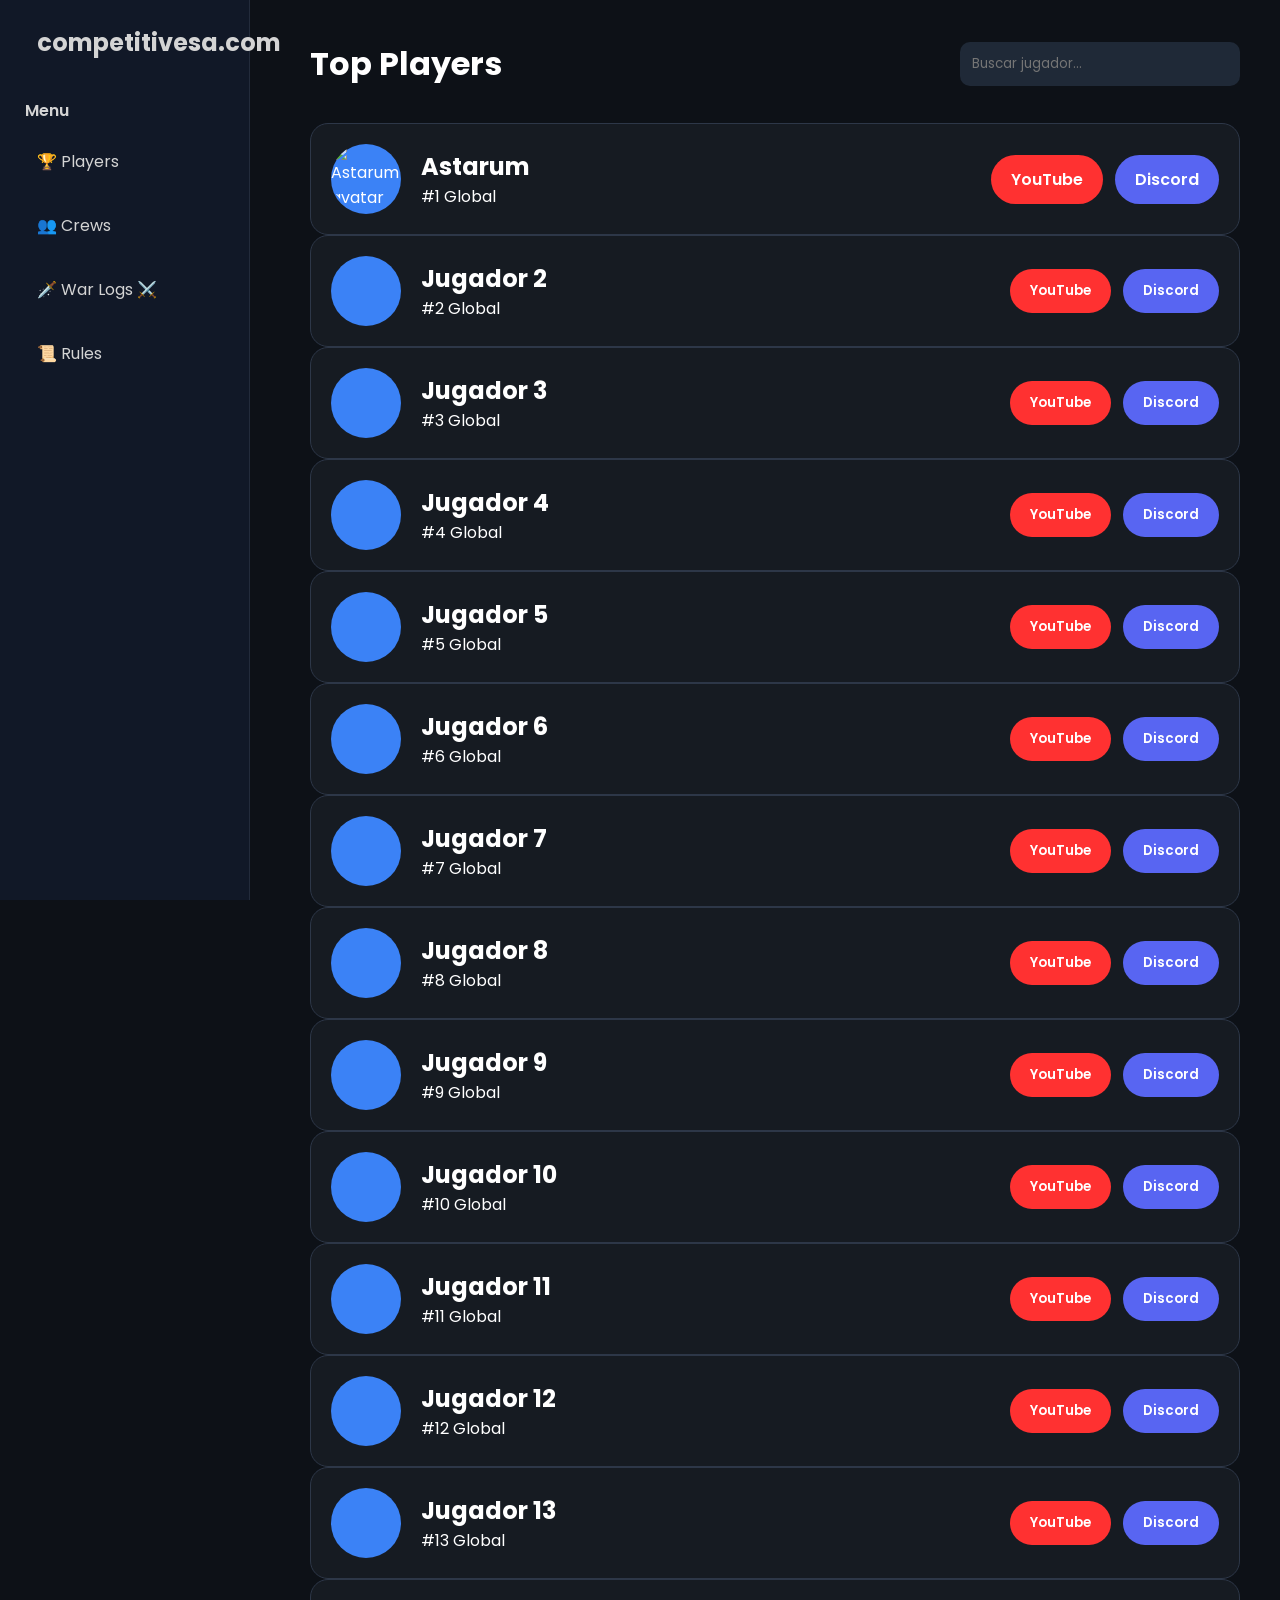
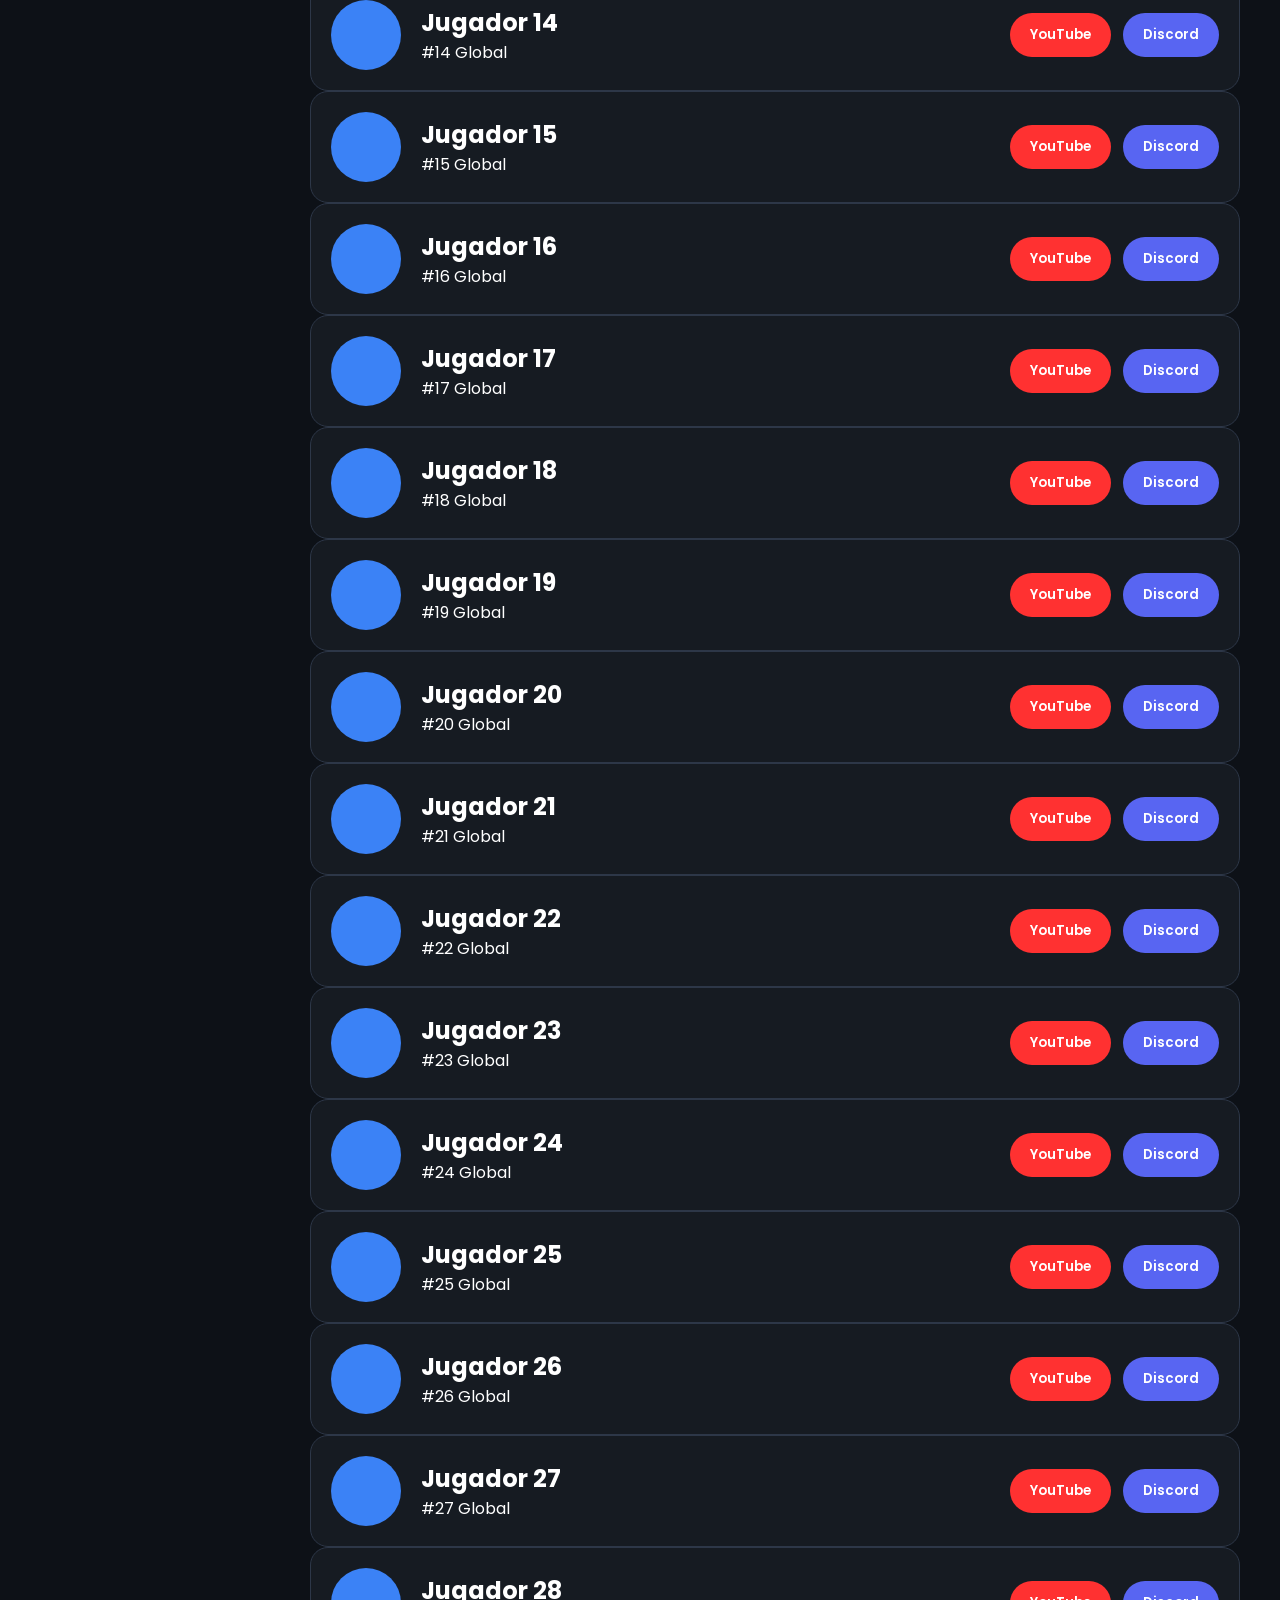
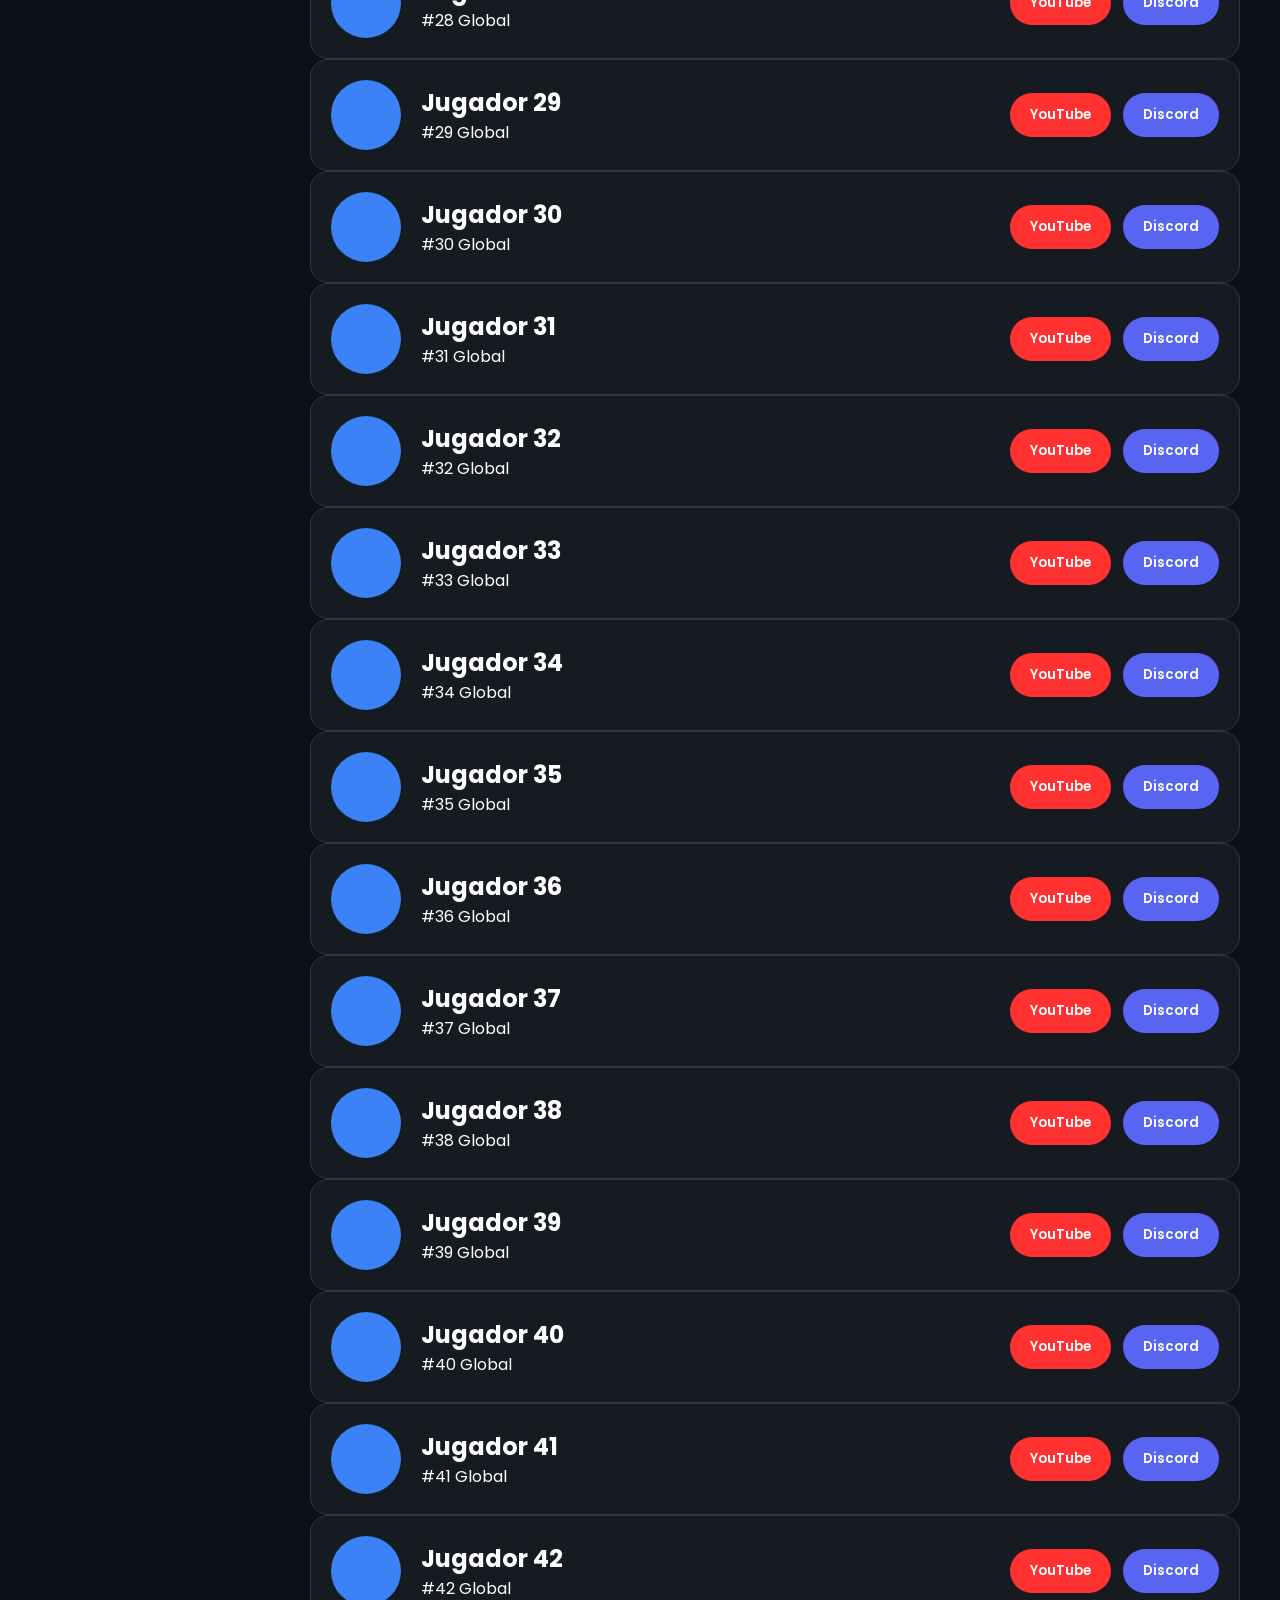
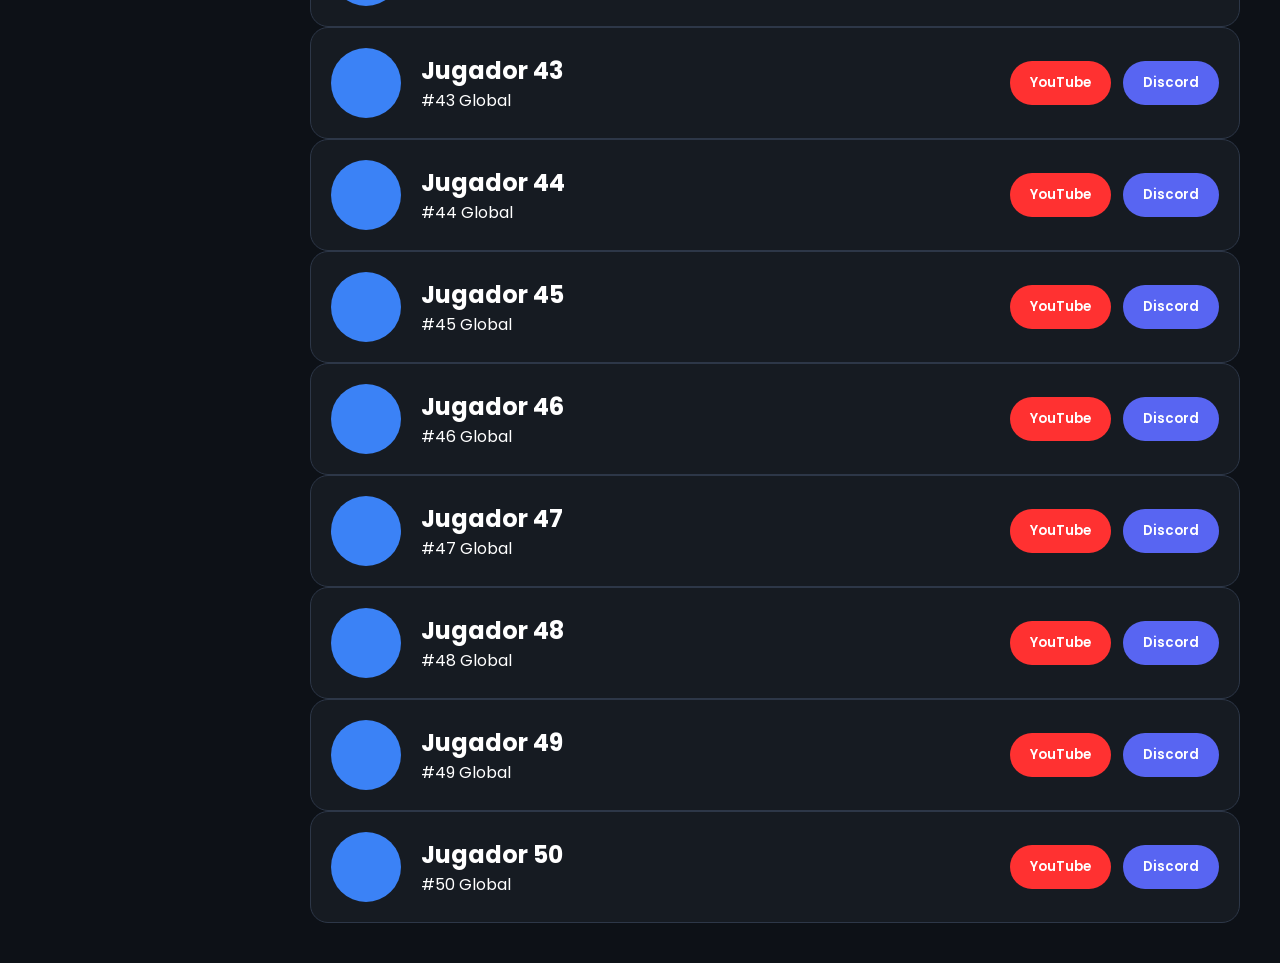
==== mipagina/docs/index.html @ 0da26498 "Add files via upload" ====
<!DOCTYPE html>
<html lang="es">
<head>
    <meta charset="UTF-8">
    <meta name="viewport" content="width=device-width, initial-scale=1.0">
    <title>CompetitiveSA | Leaderboard</title>
    <meta name="description" content="CompetitiveSA - competitive players and crews leaderboard">

    <style>
*{
    margin:0;
    padding:0;
    box-sizing:border-box;
    font-family:'Poppins',sans-serif;
}

body{
    background:#0d1117;
    color:white;
    display:flex;
}

.sidebar{
    width:250px;
    height:100vh;
    background:#111827;
    border-right:1px solid #232b3b;
    padding:25px;
    position:fixed;
}

.sidebar h2{
    color:#4f8cff;
    margin-bottom:30px;
}

.menu-toggle{
    display:block;
    width:100%;
    text-align:left;
    background:transparent;
    border:none;
    color:#d4d4d4;
    padding:8px 0 14px 0;
    font-size:16px;
    cursor:pointer;
}

/* Collapsed sidebar: keep icons, hide labels and reduce width */
.sidebar.collapsed{
    width:80px;
}

.sidebar.collapsed h2{
    display:none;
}

.sidebar.collapsed nav a{
    text-align:center;
    padding:10px 6px;
}

.sidebar.collapsed nav a .label{
    display:none;
}

.sidebar nav{
    display:flex;
    flex-direction:column;
    gap:15px;
}

.sidebar a{
    color:#d4d4d4;
    text-decoration:none;
    padding:12px;
    border-radius:12px;
    transition:.25s;
}

.sidebar a:hover{
    background:#1f2937;
    color:white;
}

.content{
    margin-left:270px;
    width:100%;
    padding:40px;
}

header{
    display:flex;
    justify-content:space-between;
    align-items:center;
    margin-bottom:35px;
}

header input{
    width:280px;
    padding:12px;
    border:none;
    border-radius:10px;
    background:#1f2937;
    color:white;
    outline:none;
}

.player-card{
    background:#161b22;
    border:1px solid #2d3748;
    border-radius:18px;
    padding:20px;
    display:flex;
    justify-content:space-between;
    align-items:center;
    transition:.25s;
}

.player-card:hover{
    transform:translateY(-4px);
    box-shadow:0 0 25px rgba(0,140,255,.2);
}

.left{
    display:flex;
    align-items:center;
    gap:20px;
}

.avatar{
    width:70px;
    height:70px;
    border-radius:50%;
    background:#3b82f6;
}

.buttons{
    display:flex;
    gap:12px;
}

button{
    border:none;
    color:white;
    padding:12px 20px;
    border-radius:25px;
    cursor:pointer;
    font-weight:600;
}

.youtube{
    background:#ff3131;
}

.discord{
    background:#5865F2;
}

/* Make anchor links inside .buttons look like buttons */
.buttons a{
    text-decoration:none;
    color:white;
    padding:12px 20px;
    border-radius:25px;
    display:inline-block;
    font-weight:600;
}

.buttons a.discord{
    background:#5865F2;
}

/* Avatar image styling */
.avatar img{
    width:100%;
    height:100%;
    border-radius:50%;
    object-fit:cover;
}

/* Player detail panel */
#player-detail{
    margin-bottom:18px;
}

.player-detail-card{
    background:linear-gradient(180deg,#0b0f13,#0e161a);
    border:1px solid rgba(255,255,255,0.03);
    padding:20px;
    border-radius:18px;
    color:#cfe7ff;
    max-width:520px;
    margin:0 auto 18px auto;
    position:relative;
}

.player-detail-card .close-x{
    position:absolute;
    right:12px;
    top:12px;
    background:transparent;
    border:none;
    color:#9fb6d8;
    font-size:18px;
    cursor:pointer;
}

.player-detail-card .avatar-wrap{
    display:flex;
    justify-content:center;
    margin-bottom:12px;
}

.player-detail-card .avatar-large{
    width:92px;
    height:92px;
    border-radius:50%;
    overflow:hidden;
    border:4px solid rgba(79,140,255,0.12);
    box-shadow:0 6px 20px rgba(0,0,0,0.6);
}

.player-detail-card h3{
    text-align:center;
    color:#79b7ff;
    letter-spacing:2px;
    margin:6px 0 8px 0;
}

.badge{
    display:inline-block;
    background:#6b1f2a;
    color:#ffdede;
    padding:6px 12px;
    border-radius:16px;
    font-size:13px;
    margin:0 auto 10px auto;
    display:block;
    width:max-content;
}

.player-detail-card p.region{
    text-align:center;
    color:#cfe7ff;
    margin-bottom:14px;
}

.position-box{
    background:#071017;
    border:1px solid rgba(255,255,255,0.02);
    padding:12px;
    border-radius:10px;
    margin-bottom:12px;
}

.stats-box{
    background:#061016;
    border-radius:10px;
    padding:12px;
    display:flex;
    gap:10px;
    justify-content:center;
    margin-bottom:12px;
}

.stat-item{
    background:rgba(255,255,255,0.03);
    padding:8px 12px;
    border-radius:8px;
    text-align:center;
}

.social-btn{
    background:#00a9ff;
    color:white;
    padding:12px 18px;
    border-radius:10px;
    display:block;
    text-align:center;
    text-decoration:none;
    font-weight:600;
}

/* War logs list */
.war-log{
    background:#0f1418;
    border:1px solid #26303a;
    padding:12px;
    border-radius:10px;
    margin-bottom:10px;
}

.war-log small{
    color:#9aa6b2;
}

.talents{
    background:#f5b400;
    color:black;
}
</style>

    <link rel="preconnect" href="https://fonts.googleapis.com">
    <link href="https://fonts.googleapis.com/css2?family=Poppins:wght@300;400;500;600;700&display=swap" rel="stylesheet">
</head>
<body>

    <aside class="sidebar">
        <h2><a href="http://competitivesa.com" id="brand-link">competitivesa.com</a></h2>
        <button id="menu-toggle" class="menu-toggle">Menu</button>

        <nav>
            <a href="#" id="link-players">🏆 <span class="label">Players</span></a>
            <a href="#" id="link-crews">👥 <span class="label">Crews</span></a>
            <a href="#" id="link-warlogs">🗡️ <span class="label">War Logs</span> ⚔️</a>
            <a href="#">📜 <span class="label">Rules</span></a>
        </nav>
    </aside>

    <main class="content">

        <header>
            <h1>Top Players</h1>
            <input id="search-input" type="text" placeholder="Buscar jugador...">
        </header>

        <div id="player-detail"></div>
        <div id="players"></div>

    </main>

    <script>
// Maneja generación dinámica de jugadores y crews
function generatePlayers(count) {
  const container = document.getElementById('players');
  if (!container) return;
  container.innerHTML = '';
  window.currentView = 'players';
  for (let i = 1; i <= count; i++) {
    const card = document.createElement('div');
    card.className = 'player-card';
    const name = (i === 1) ? 'Astarum' : `Jugador ${i}`;
    const astarumDiscordId = '1056681722353303614';
    const astarumAvatar = 'file:///C:/Users/Diegoo/Downloads/1f05e6cb522cc355812f8f7c4685ea01.jpg';
    const discordElement = (i === 1)
      ? `<a class="discord" href="https://discord.com/users/${astarumDiscordId}" target="_blank" rel="noopener noreferrer">Discord</a>`
      : `<button class="discord">Discord</button>`;

    const youtubeElement = (i === 1)
      ? `<a class="youtube" href="https://www.youtube.com/@astarumking" target="_blank" rel="noopener noreferrer">YouTube</a>`
      : `<button class="youtube">YouTube</button>`;

    const regionList = ['NA','EU','ASIA','SA','OC'];
    const region = (i === 1) ? 'EU' : regionList[i % regionList.length];

    const avatarHtml = (i === 1)
      ? `<div class="avatar"><img src="${astarumAvatar}" alt="Astarum avatar"></div>`
      : `<div class="avatar"></div>`;

    card.innerHTML = `
      <div class="left">
        ${avatarHtml}
        <div>
          <h2>${name}</h2>
          <p>#${i} Global</p>
        </div>
      </div>
      <div class="buttons">
        ${youtubeElement}
        ${discordElement}
      </div>
    `;
    container.appendChild(card);
  }
}

function showPlayerDetail(playerName) {
  const detail = document.getElementById('player-detail');
  const headerEl = document.querySelector('main .content header h1');
  if (!detail) return;
  let region = 'Unknown';
  if (playerName.toLowerCase() === 'astarum') region = 'EU';
  else {
    const m = playerName.match(/Jugador\s*(\d+)/i);
    if (m) {
      const idx = parseInt(m[1], 10);
      const regions = ['NA','EU','ASIA','SA','OC'];
      region = regions[idx % regions.length];
    }
  }

  detail.innerHTML = `
    <div class="player-detail-card">
      <button class="close-x" id="detail-close">✕</button>
      <div class="avatar-wrap">
        <div class="avatar-large">
          ${playerName.toLowerCase() === 'astarum' ? `<img src="file:///C:/Users/Diegoo/Downloads/1f05e6cb522cc355812f8f7c4685ea01.jpg" alt="${playerName}">` : '<div style="width:100%;height:100%;background:#223;"></div>'}
        </div>
      </div>
      <h3>${playerName}</h3>
      <span class="badge">Elite Master</span>
      <p class="region">Region: <strong>${region}</strong></p>

      <div class="position-box">
        <strong>1. <span style="color:#ffd54a">LEADERBOARD</span></strong>
        <span style="float:right;color:#9aa6b2">(180 points)</span>
      </div>

      <div class="stats-box">
        <div class="stat-item">LT1<br><small>(90 Pts)</small></div>
        <div class="stat-item">LT1<br><small>(90 Pts)</small></div>
      </div>

      <a class="social-btn" href="https://discord.com/users/1056681722353303614" target="_blank" rel="noopener noreferrer">Discord Profile</a>
    </div>
  `;

  const closeBtn = document.getElementById('detail-close');
  if (closeBtn) {
    closeBtn.addEventListener('click', () => {
      detail.innerHTML = '';
      if (window.currentView === 'players') generatePlayers(50);
      else if (window.currentView === 'crews') generateCrews(10);
      else if (window.currentView === 'warlogs') generateWarLogs(5);
    });
  }
}

function generateWarLogs(count) {
  const container = document.getElementById('players');
  if (!container) return;
  window.currentView = 'warlogs';
  container.innerHTML = '';
  const headerEl = document.querySelector('main .content header h1');
  if (headerEl) headerEl.textContent = 'War Logs';

  for (let i = 1; i <= count; i++) {
    const log = document.createElement('div');
    log.className = 'war-log';
    log.innerHTML = `
      <strong>War #${i}</strong>
      <p>Winner: Crew ${i} — Loser: Crew ${i+1}</p>
      <small>Fecha: 2026-07-${(10+i).toString().padStart(2,'0')}</small>
    `;
    container.appendChild(log);
  }
}

function generateCrews(count) {
  const container = document.getElementById('players');
  if (!container) return;
  container.innerHTML = '';
  for (let i = 1; i <= count; i++) {
    const card = document.createElement('div');
    card.className = 'player-card';
    card.innerHTML = `
      <div class="left">
        <div class="avatar"></div>
        <div>
          <h2>Crew ${i}</h2>
          <p>#${i} Crew</p>
        </div>
      </div>
      <div class="buttons">
        <button class="youtube">Ver</button>
      </div>
    `;
    container.appendChild(card);
  }
}

document.addEventListener('DOMContentLoaded', () => {
  const headerEl = document.querySelector('main .content header h1');
  if (headerEl) headerEl.textContent = 'Top Players';
  generatePlayers(50);

  const linkCrews = document.getElementById('link-crews');
  const linkPlayers = document.getElementById('link-players');
  const menuToggle = document.getElementById('menu-toggle');
  const sidebar = document.querySelector('.sidebar');

  if (menuToggle && sidebar) {
    menuToggle.addEventListener('click', (e) => {
      e.preventDefault();
      sidebar.classList.toggle('collapsed');
    });
  }

  if (linkCrews) {
    linkCrews.addEventListener('click', (e) => {
      e.preventDefault();
      if (headerEl) headerEl.textContent = 'Top Crews';
      generateCrews(10);
    });
  }

  const linkWarlogs = document.getElementById('link-warlogs');
  if (linkWarlogs) {
    linkWarlogs.addEventListener('click', (e) => {
      e.preventDefault();
      generateWarLogs(5);
    });
  }

  if (linkPlayers) {
    linkPlayers.addEventListener('click', (e) => {
      e.preventDefault();
      if (headerEl) headerEl.textContent = 'Top Players';
      generatePlayers(50);
    });
  }

  const searchInput = document.getElementById('search-input');
  if (searchInput) {
    searchInput.addEventListener('keydown', (ev) => {
      if (ev.key === 'Enter') {
        const q = searchInput.value.trim();
        if (!q) return;
        showPlayerDetail(q);
      }
    });
  }
});
</script>

</body>
</html>
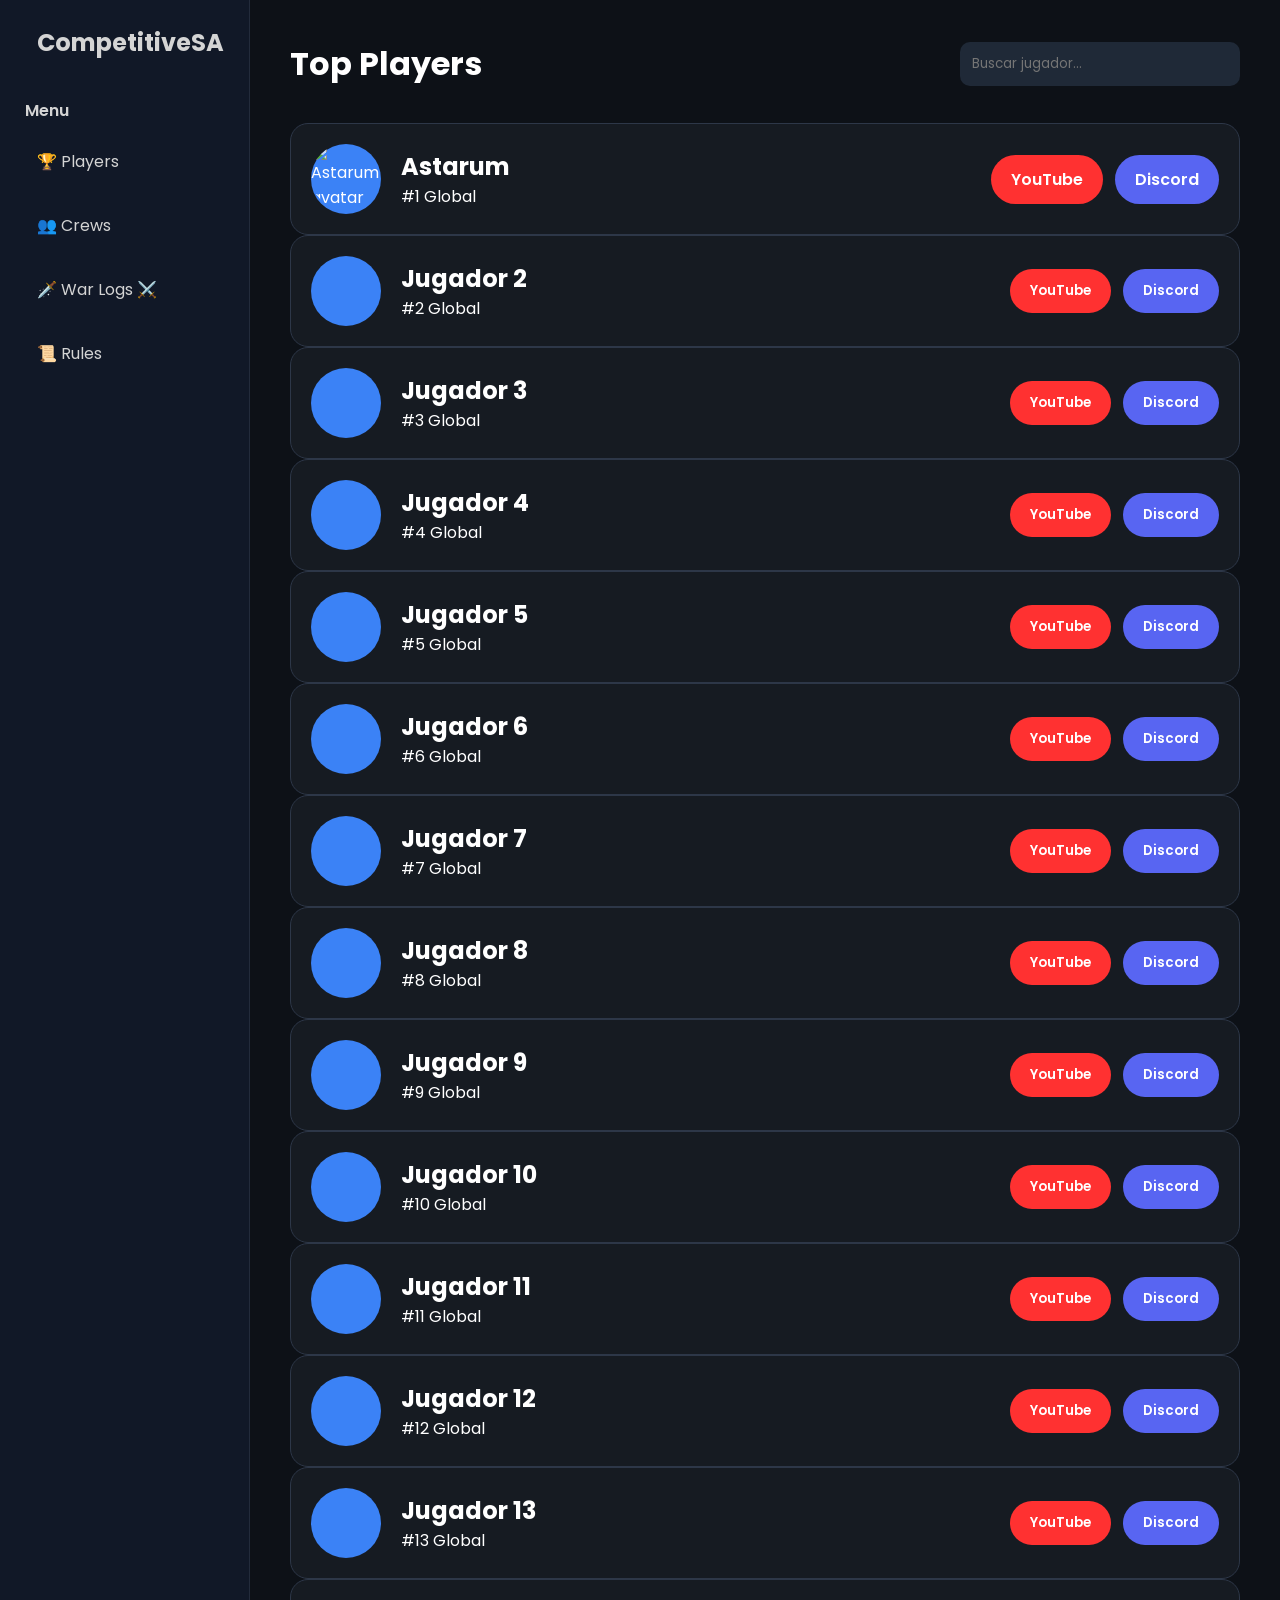
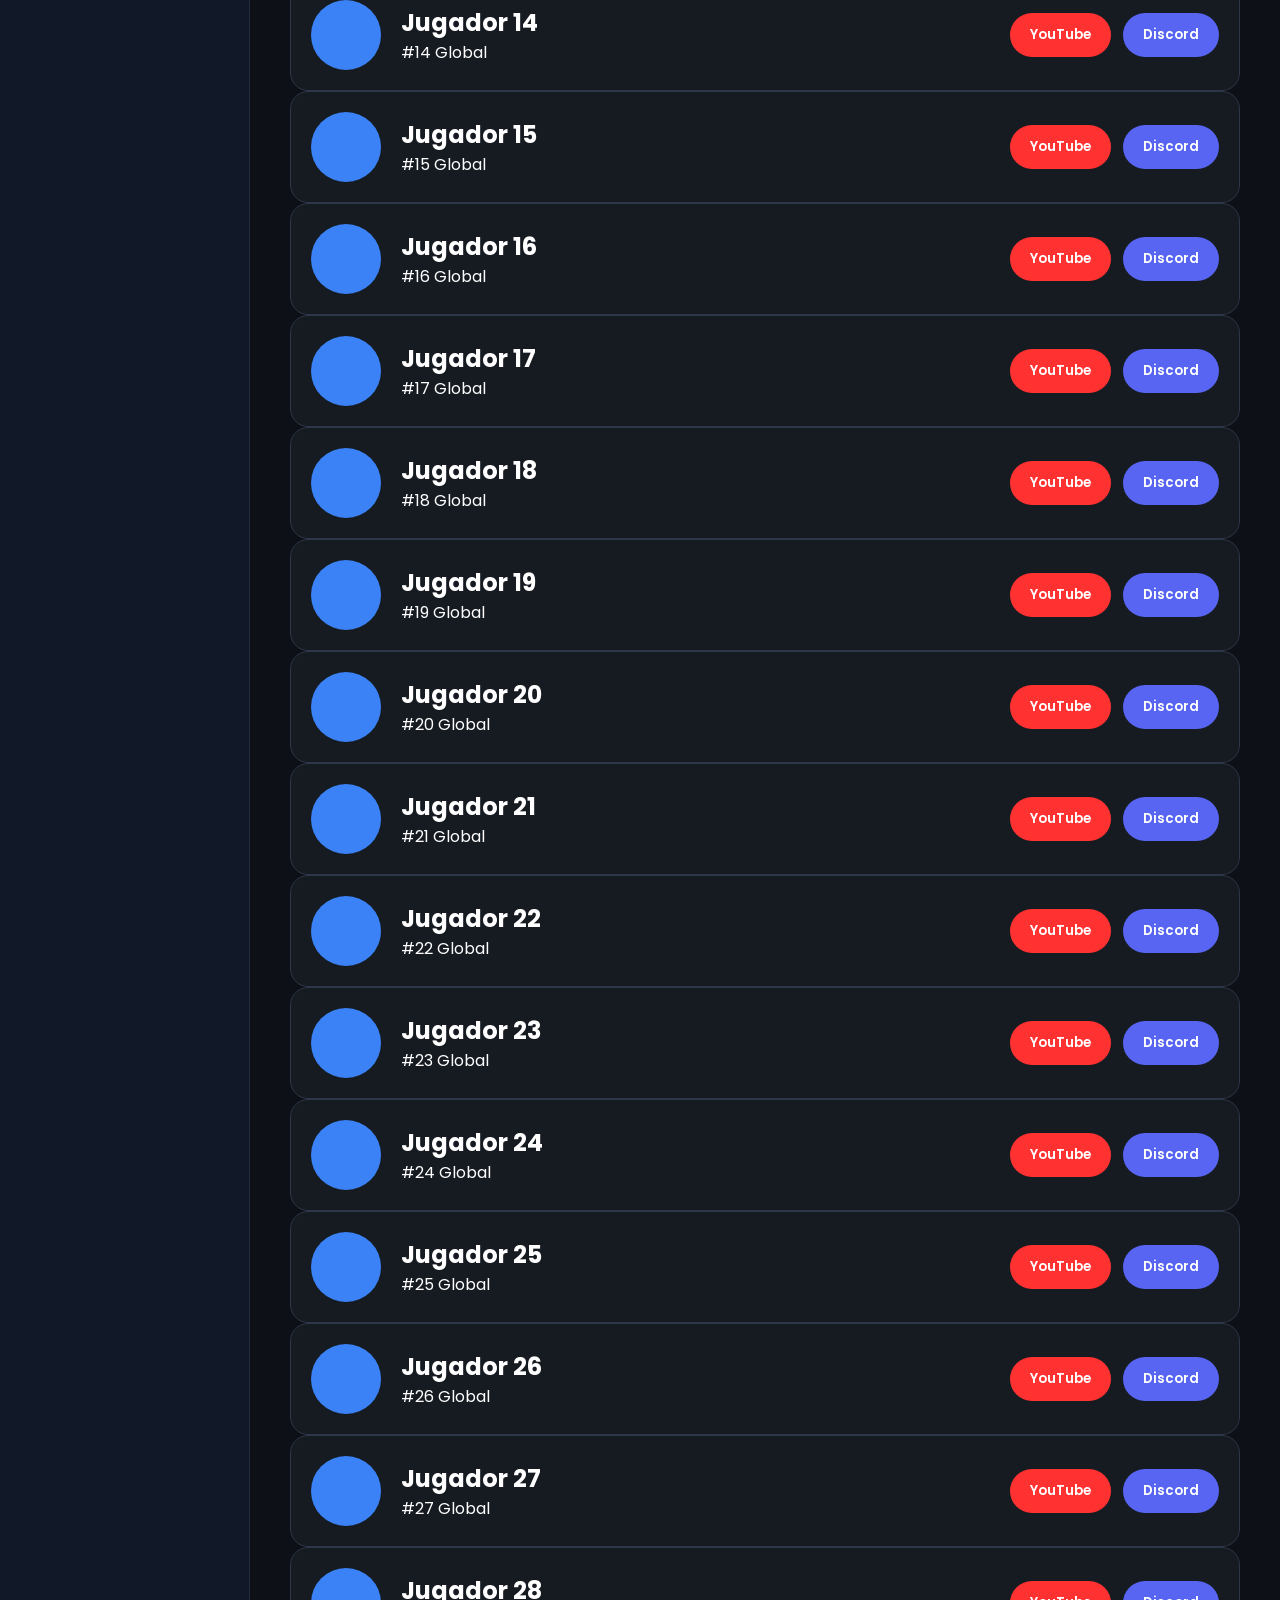
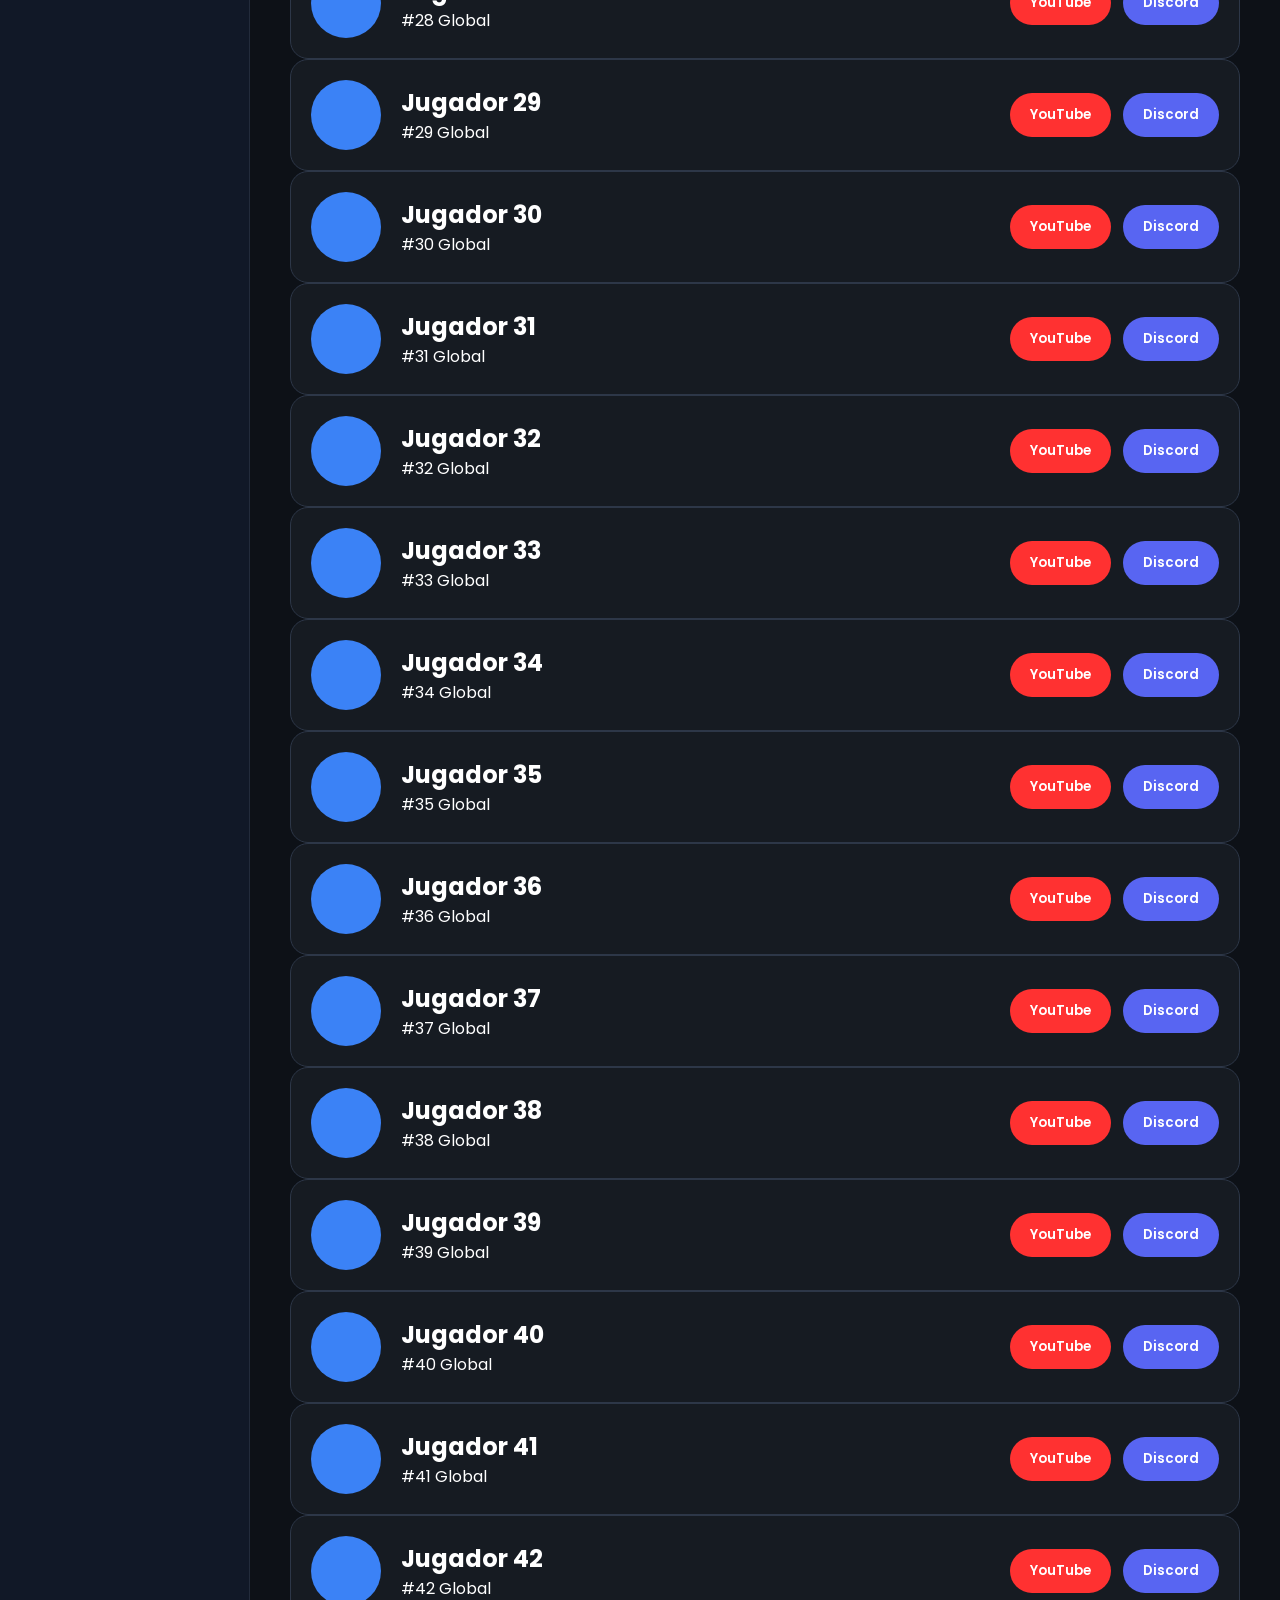
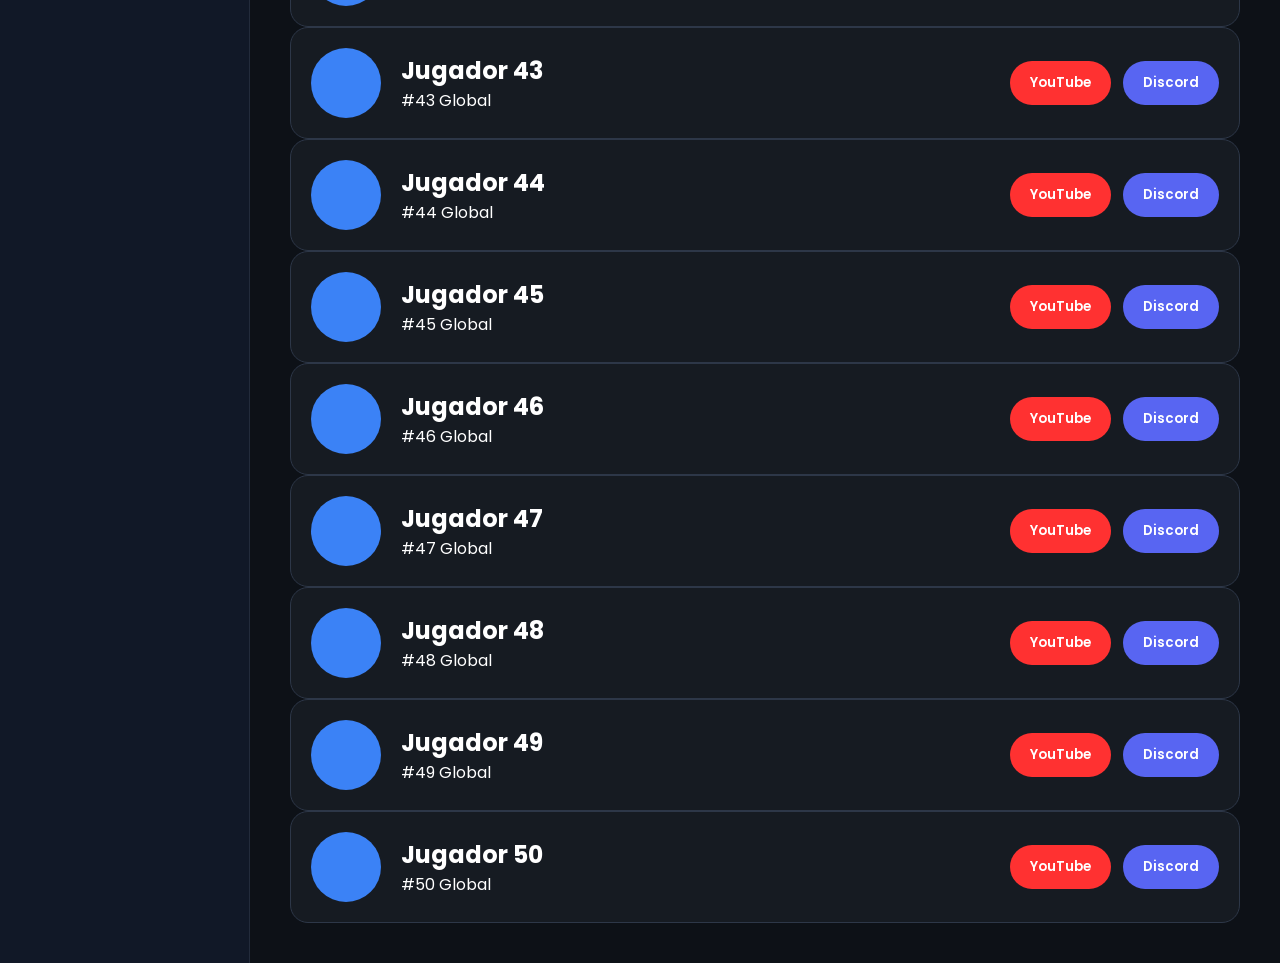
==== commit cf05526d: "Add files via upload" ====
--- a/mipagina/docs/index.html
+++ b/mipagina/docs/index.html
@@ -17,16 +17,25 @@
 body{
     background:#0d1117;
     color:white;
-    display:flex;
+    margin:0;
+    min-height:100vh;
+    font-family:'Poppins',sans-serif;
+}
+
+.wrapper{
+    display:flex;
+    min-height:100vh;
+    flex-wrap:wrap;
 }
 
 .sidebar{
     width:250px;
-    height:100vh;
+    min-height:100vh;
     background:#111827;
     border-right:1px solid #232b3b;
     padding:25px;
-    position:fixed;
+    position:sticky;
+    top:0;
 }
 
 .sidebar h2{
@@ -84,7 +93,7 @@
 }
 
 .content{
-    margin-left:270px;
+    flex:1;
     width:100%;
     padding:40px;
 }
@@ -305,20 +314,20 @@
     <link href="https://fonts.googleapis.com/css2?family=Poppins:wght@300;400;500;600;700&display=swap" rel="stylesheet">
 </head>
 <body>
-
-    <aside class="sidebar">
-        <h2><a href="http://competitivesa.com" id="brand-link">competitivesa.com</a></h2>
-        <button id="menu-toggle" class="menu-toggle">Menu</button>
-
-        <nav>
-            <a href="#" id="link-players">🏆 <span class="label">Players</span></a>
-            <a href="#" id="link-crews">👥 <span class="label">Crews</span></a>
-            <a href="#" id="link-warlogs">🗡️ <span class="label">War Logs</span> ⚔️</a>
-            <a href="#">📜 <span class="label">Rules</span></a>
-        </nav>
-    </aside>
-
-    <main class="content">
+    <div class="wrapper">
+        <aside class="sidebar">
+            <h2><a href="#" id="brand-link">CompetitiveSA</a></h2>
+            <button id="menu-toggle" class="menu-toggle">Menu</button>
+
+            <nav>
+                <a href="#" id="link-players">🏆 <span class="label">Players</span></a>
+                <a href="#" id="link-crews">👥 <span class="label">Crews</span></a>
+                <a href="#" id="link-warlogs">🗡️ <span class="label">War Logs</span> ⚔️</a>
+                <a href="#">📜 <span class="label">Rules</span></a>
+            </nav>
+        </aside>
+
+        <main class="content">
 
         <header>
             <h1>Top Players</h1>
@@ -328,7 +337,8 @@
         <div id="player-detail"></div>
         <div id="players"></div>
 
-    </main>
+            </main>
+    </div>
 
     <script>
 // Maneja generación dinámica de jugadores y crews
